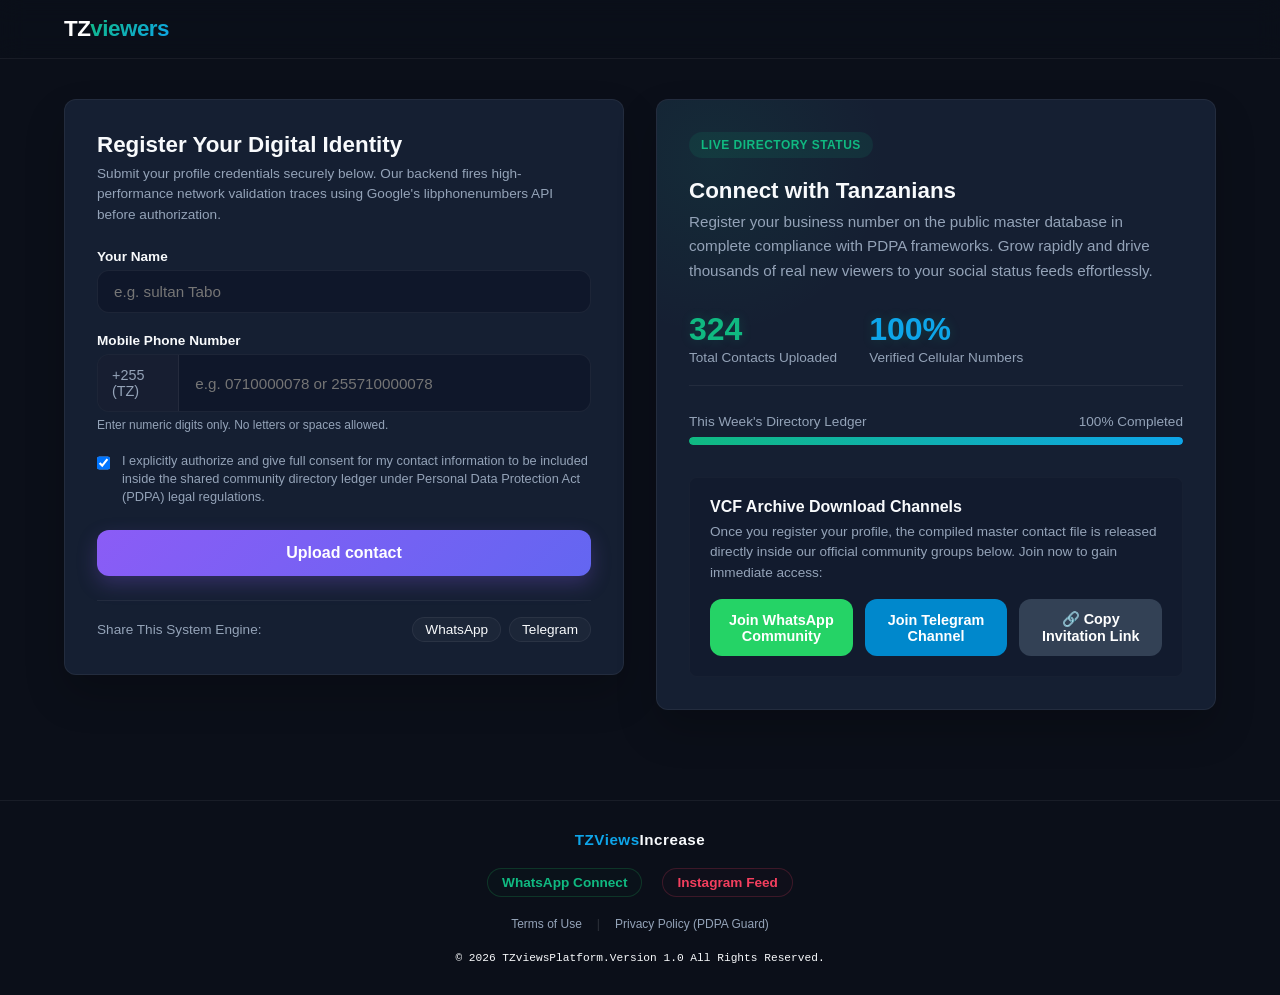
==== frontend/index.html @ 1b09e462 "ViewsIncrease Version 1.0 Production Launch" ====
<!DOCTYPE html>
<html lang="en">
<head>
    <meta charset="UTF-8">
    <meta name="viewport" content="width=device-width, initial-scale=1.0">
    <meta http-equiv="X-Content-Type-Options" content="nosniff">
    <title>Tanzania status Views. views increase Tanzania. </title>
    <link rel="stylesheet" href="css/style.css">

        <!-- =====================================================================
         HIGH-SECURITY TRUST IDENTITY & OPEN GRAPH PROTOCOL FOR LINK PREVIEWS
         ===================================================================== -->
    <!-- Maelezo ya asili ya Google Search Engine -->
    <title>Views Increase Tanzania- Kua Kidigitali Tanzania</title>
    <meta name="description" content="Jukwaa namba moja Tanzania la kuunganisha wateja na kukuza WhatsApp Status Views zako bure kabisa. Usibaki nyuma, jisajili sasa!">

    <!-- WhatsApp & Facebook Link Preview Engine Tags -->
    <meta property="og:type" content="website">
    <meta property="og:url" content="https://Tanzaniaviewers.com"> <!-- Hapa mbeleni tutaweka domain yako halisi -->
    <meta property="og:title" content="Tz Views Increase Platform">
    <meta property="og:description" content="Ungana na maelfu ya watu wa Tanzania waone WhatsApp Status zako live. Jisajili bure na udownload Master VCF file hapa!">
    <meta property="og:image" content="https://Tanzaniaviewes.com.compreview-card.png"> <!-- Njia halisi ya picha ya preview -->
    <meta property="og:image:width" content="1200">
    <meta property="og:image:height" content="630">
    <meta property="og:image:type" content="image/png">

    <!-- Telegram & Twitter Card Layout Tracking Tags -->
    <meta name="twitter:card" content="summary_large_image">
    <meta name="twitter:title" content="Views Increase Platform - Tanzania">
    <meta name="twitter:description" content="Kuza biashara yako na WhatsApp Status Views kwa mbofyo mmoja. Salama na Uhakika 100%.">
    <meta name="twitter:image" content="https://Tanzaniaviewrs.com.compreview-card.png">

</head>
<body>

    <nav class="premium-nav">
        <div class="nav-wrapper">
            <a href="index.html" class="brand-logo">TZ<span>viewers</span></a>
        </div>
    </nav>

    <main class="app-dashboard-grid">
        
        <!-- FIRST CONTAINER: DATA INGESTION SECURITY FIREWALL -->
        <section class="grid-card form-card-secure">
            <div class="card-content-wrapper">
                <h2 class="form-panel-title">Register Your Digital Identity</h2>
                <p class="subtitle-text">Submit your profile credentials securely below. Our backend fires high-performance network validation traces using Google's libphonenumbers API before authorization.</p>
                
                <!-- FIXED: Added direct JS interception override triggers -->
                <form id="contactForm" onsubmit="return false;" novalidate>
                    
                    <div class="minimal-input-group">
                        <label for="fullName">Your Name</label>
                        <input type="text" id="fullName" name="fullName" required placeholder="e.g. sultan Tabo">
                    </div>

                    <div class="minimal-input-group">
                        <label for="phoneNumber">Mobile Phone Number</label>
                        <div class="tel-input-box">
                            <span class="tel-prefix">+255 (TZ)</span>
                            <input type="text" id="phoneNumber" name="phoneNumber" required placeholder="e.g. 0710000078 or 255710000078 ">
                        </div>
                        <small class="help-text-minimal">Enter numeric digits only. No letters or spaces allowed.</small>
                    </div>

                    <!-- PDPA LEGAL CONSENT CHECKBOX SYSTEM -->
                    <div class="secure-checkbox-row">
                        <input type="checkbox" id="consentGiven" name="consentGiven" checked>
                        <label for="consentGiven">
                            I explicitly authorize and give full consent for my contact information to be included inside the shared community directory ledger under Personal Data Protection Act (PDPA) legal regulations.
                        </label>
                    </div>

                    <button type="submit" id="btnSubmit" class="btn-neon-execute">
                        Upload contact
                    </button>
                </form>

                <div class="share-system-footer">
                    <span>Share This System Engine:</span>
                    <div class="share-footer-buttons">
                        <a href="https://whatsapp.com..." target="_blank" class="share-pill-btn text-wa">WhatsApp</a>
                        <a href="https://t.me..." target="_blank" class="share-pill-btn text-tg">Telegram</a>
                    </div>
                </div>
            </div>
        </section>

        <!-- SECOND CONTAINER: ANALYTICS & VIRAL GROWTH ENGINE -->
        <section class="grid-card analytics-card">
            <div class="card-hero-glow"></div>
            <div class="card-content-wrapper">
                <div class="badge-status">LIVE DIRECTORY STATUS</div>
                <h1 class="form-panel-title">Connect with Tanzanians</h1>
                <p class="description-text">Register your business number on the public master database in complete compliance with PDPA frameworks. Grow rapidly and drive thousands of real new viewers to your social status feeds effortlessly.</p>
                
                <div class="minimal-stats-container">
                    <div class="stat-item-minimal">
                        <span class="stat-number-glow" id="totalMembers">324</span>
                        <span class="stat-title-minimal">Total Contacts Uploaded</span>
                    </div>
                    <div class="stat-item-minimal">
                        <span class="stat-number-glow" style="color: var(--neon-cyan);">100%</span>
                        <span class="stat-title-minimal">Verified Cellular Numbers</span>
                    </div>
                </div>

                <div class="neon-progress-box">
                    <div class="progress-labels-row">
                        <span>This Week's Directory Ledger</span>
                        <span id="progressBarText">100% Completed</span>
                    </div>
                    <div class="neon-progress-bar-bg">
                        <div class="neon-progress-bar-fill" id="progressBar" style="width: 100%;"></div>
                    </div>
                </div>

                <div class="traffic-capture-zone">
                    <h3 class="zone-subtitle">VCF Archive Download Channels</h3>
                    <p class="zone-note">Once you register your profile, the compiled master contact file is released directly inside our official community groups below. Join now to gain immediate access:</p>
                    
                    <div class="viral-links-grid">
                        <a href="https://chat.whatsapp.com/CzKEOOajBKZ27QepPzpadZ?s=cl&p=a&ilr=4" target="_blank" class="viral-btn link-wa">
                            Join WhatsApp Community
                        </a>
                        <a href="https://chat.whatsapp.com/CzKEOOajBKZ27QepPzpadZ?s=cl&p=a&ilr=4"_blank" class="viral-btn link-tg">
                            Join Telegram Channel
                        </a>
                        <button id="btnCopyNetworkLink" class="viral-btn link-cp">
                            🔗 Copy Invitation Link
                        </button>
                    </div>
                </div>
            </div>
        </section>

    </main>

    <!-- FLOATING EMERGENCY NOTIFICATION STACK CONTAINER -->
    <div id="toastNotification" class="toast hidden"></div>

    <script src="js/main.js"></script>

        <!-- =====================================================================
         CORE SASS COMPLIANT PLATFORM FOOTER (VERSION 1.0 MVP PRODUCTION LOCKED)
         ===================================================================== -->
    <footer style="margin-top: 50px; padding: 30px 20px; border-top: 1px solid var(--border-cyber); background-color: #0b0f19; text-align: center;">
        <div style="max-width: var(--container-width-premium); margin: 0 auto; display: flex; flex-direction: column; gap: 15px; align-items: center;">
            
            <!-- 1. PLATFORM BRAND TRADEMARK LAYER -->
            <div style="font-size: 0.95rem; font-weight: 700; color: var(--text-primary); letter-spacing: 0.5px;">
                 <span style="color: var(--neon-cyan);">TZViews</span>Increase
            </div>
            
            <!-- 2. SOCIAL MEDIA TRUST CHANNELS -->
            <div style="display: flex; gap: 20px; margin: 5px 0;">
                <!-- WHATSAPP GROUP / CUSTOMER CARE BINDING -->
                <a href="https://wa.me/255617420124" target="_blank" style="color: var(--neon-green); font-size: 0.85rem; font-weight: 600; text-decoration: none; display: flex; align-items: center; gap: 6px; border: 1px solid rgba(34, 197, 94, 0.2); padding: 6px 14px; border-radius: 20px; background: rgba(34, 197, 94, 0.02);">
                    WhatsApp Connect
                </a>
                <!-- INSTAGRAM OFFICIAL BRAND HANDLE -->
                <a href="https://www.instagram.com/y.oung_developer?igsh=MTBsNnBnd2g5dGR0Mg==" target="_blank" style="color: #f43f5e; font-size: 0.85rem; font-weight: 600; text-decoration: none; display: flex; align-items: center; gap: 6px; border: 1px solid rgba(244, 63, 94, 0.2); padding: 6px 14px; border-radius: 20px; background: rgba(244, 63, 94, 0.02);">
                    Instagram Feed
                </a>
            </div>

                      <!-- FIXED LINK MAPS: Sasa hivi yanaelekea moja kwa moja kwenye ma-file mapya ya kisheria -->
            <div style="display: flex; gap: 15px; font-size: 0.75rem; font-weight: 500;">
                <a href="/terms.html" style="color: var(--text-secondary); text-decoration: none; border-bottom: 1px solid transparent;" onmouseover="this.style.color='var(--neon-cyan)'" onmouseout="this.style.color='var(--text-secondary)'">Terms of Use</a>
                <span style="color: rgba(255,255,255,0.15);">|</span>
                <a href="/privacy.html" style="color: var(--text-secondary); text-decoration: none; border-bottom: 1px solid transparent;" onmouseover="this.style.color='var(--neon-cyan)'" onmouseout="this.style.color='var(--text-secondary)'">Privacy Policy (PDPA Guard)</a>
            </div>

            <!-- 4. COPYRIGHT LEGAL NOTICE -->
            <div style="font-size: 0.7rem; color: var(--text-muted); font-family: monospace; margin-top: 5px;">
                &copy; 2026 TZviewsPlatform.Version 1.0 All Rights Reserved.
            </div>

        </div>
    </footer>

</body>
</html>
---- frontend/css/style.css ----
/* =====================================================================
   GLOBAL CYBERPUNK HIGH-TECH DESIGN SYSTEM VARIABLES
   ===================================================================== */
:root {
    --cyber-bg: #0b0f19;          /* Deep Space/Magic Dark Background */
    --cyber-card: #151f32;        /* Dark Slate Glassmorphism Base Card */
    --neon-green: #10b981;        /* Emerald Success/Approve Line */
    --neon-cyan: #0ea5e9;         /* Sky Blue Metric Counter Accent */
    --neon-purple: #8b5cf6;       /* System Branding Primary Gradient Key */
    --text-primary: #f8fafc;      /* High contrast raw text values */
    --text-secondary: #94a3b8;    /* Muted layout tracking descriptions */
    --border-cyber: rgba(255, 255, 255, 0.06);
    --radius-premium: 12px;
    --transition-smooth: all 0.3s cubic-bezier(0.4, 0, 0.2, 1);
}

/* =====================================================================
   CORE BASE RESETS & TYPEFACE FOUNDATION
   ===================================================================== */
* {
    margin: 0;
    padding: 0;
    box-sizing: border-box;
    font-family: -apple-system, BlinkMacSystemFont, "SF Pro Display", "Segoe UI", Roboto, sans-serif;
}

body {
    background-color: var(--cyber-bg);
    color: var(--text-primary);
    min-height: 100vh;
    display: flex;
    flex-direction: column;
}

a {
    text-decoration: none;
    color: var(--neon-cyan);
}

/* =====================================================================
   PREMIUM CUSTOM HEADER NAVBAR
   ===================================================================== */
.premium-nav {
    border-bottom: 1px solid var(--border-cyber);
    background-color: rgba(11, 15, 25, 0.8);
    backdrop-filter: blur(12px);
    position: sticky;
    top: 0;
    z-index: 100;
}

.nav-wrapper {
    max-width: 1200px;
    margin: 0 auto;
    padding: 16px 24px;
    display: flex;
    justify-content: space-between;
    align-items: center;
}

.brand-logo {
    font-size: 1.4rem;
    font-weight: 800;
    color: #ffffff;
    letter-spacing: -0.5px;
}

.brand-logo span {
    /* REMOVED: color property is removed to prevent text clipping overrides */
    background: linear-gradient(135deg, var(--neon-green), var(--neon-cyan));
    -webkit-background-clip: text;
    background-clip: text; /* Added for cross-browser standard standardization */
    -webkit-text-fill-color: transparent;
}


/* =====================================================================
   SPLIT TWO-COLUMN DASHBOARD GRID SYSTEMS
   ===================================================================== */
.app-dashboard-grid {
    max-width: 1200px;
    width: 100%;
    margin: 40px auto;
    padding: 0 24px;
    display: grid;
    grid-template-columns: 1fr 1fr;
    gap: 32px;
    align-items: start;
    flex-grow: 1;
}

@media (max-width: 850px) {
    .app-dashboard-grid {
        grid-template-columns: 1fr;
        margin: 20px auto;
        padding: 0 16px;
    }
}

/* =====================================================================
   GLASSMORPHISM CARDS ARCHITECTURE WITH GLOW EFFECTS
   ===================================================================== */
.grid-card {
    background-color: var(--cyber-card);
    border: 1px solid var(--border-cyber);
    border-radius: var(--radius-premium);
    position: relative;
    overflow: hidden;
    box-shadow: 0 20px 40px rgba(0, 0, 0, 0.2);
}

.card-content-wrapper {
    padding: 32px;
    position: relative;
    z-index: 2;
}

.card-hero-glow {
    position: absolute;
    top: -20%;
    left: -20%;
    width: 60%;
    height: 60%;
    background: radial-gradient(circle, rgba(16, 185, 129, 0.08) 0%, transparent 70%);
    z-index: 1;
    pointer-events: none;
}

.badge-status {
    background-color: rgba(16, 185, 129, 0.1);
    color: var(--neon-green);
    font-size: 0.75rem;
    font-weight: 700;
    padding: 6px 12px;
    border-radius: 20px;
    display: inline-block;
    letter-spacing: 0.5px;
    margin-bottom: 20px;
}

.main-title {
    font-size: 2rem;
    font-weight: 800;
    line-height: 1.25;
    margin-bottom: 16px;
    letter-spacing: -0.5px;
}

.description-text {
    color: var(--text-secondary);
    font-size: 0.95rem;
    line-height: 1.6;
    margin-bottom: 28px;
}

/* =====================================================================
   MINIMAL STATS AND PROGRESS LOGIC
   ===================================================================== */
.minimal-stats-container {
    display: flex;
    gap: 32px;
    margin-bottom: 28px;
    border-bottom: 1px solid var(--border-cyber);
    padding-bottom: 20px;
}

.stat-item-minimal {
    display: flex;
    flex-direction: column;
}

.stat-number-glow {
    font-size: 2rem;
    font-weight: 800;
    color: var(--neon-green);
    text-shadow: 0 0 12px rgba(16, 185, 129, 0.2);
}

.stat-title-minimal {
    font-size: 0.85rem;
    color: var(--text-secondary);
    margin-top: 2px;
    font-weight: 500;
}

.neon-progress-box {
    margin-bottom: 32px;
}
.progress-labels-row {
    display: flex;
    justify-content: space-between;
    font-size: 0.85rem;
    color: var(--text-secondary);
    font-weight: 500;
    margin-bottom: 8px;
}

.neon-progress-bar-bg {
    background-color: #0f172a;
    height: 8px;
    border-radius: 4px;
    overflow: hidden;
}

.neon-progress-bar-fill {
    background: linear-gradient(90deg, var(--neon-green), var(--neon-cyan));
    height: 100%;
    border-radius: 4px;
    transition: var(--transition-smooth);
}

/* =====================================================================
   TRAFFIC RETENTION COMMUNITY ZONE (HORIZONTAL FLEX LAYOUT)
   ===================================================================== */
.traffic-capture-zone {
    background-color: rgba(15, 23, 42, 0.4);
    border-radius: 8px;
    padding: 20px;
    border: 1px solid rgba(255, 255, 255, 0.02);
}

.zone-subtitle {
    font-size: 1rem;
    font-weight: 700;
    margin-bottom: 6px;
}

.zone-note {
    font-size: 0.85rem;
    color: var(--text-secondary);
    line-height: 1.5;
    margin-bottom: 16px;
}

.viral-links-grid {
    display: flex;
    flex-direction: row; 
    gap: 12px;
    width: 100%;
}

@media (max-width: 600px) {
    .viral-links-grid {
        flex-direction: column;
    }
}

.viral-btn {
    flex: 1;
    padding: 12px 16px;
    border-radius: var(--radius-premium);
    font-size: 0.9rem;
    font-weight: 700;
    display: flex;
    align-items: center;
    justify-content: center;
    gap: 8px;
    color: #ffffff;
    cursor: pointer;
    border: none;
    transition: var(--transition-smooth);
    text-align: center;
}

.viral-btn svg {
    width: 20px;
    height: 20px;
    fill: currentColor;
    flex-shrink: 0;
}

.link-wa { background-color: #25d366; }
.link-wa:hover { background-color: #128c7e; transform: translateY(-1px); }

.link-tg { background-color: #0088cc; }
.link-tg:hover { background-color: #006699; transform: translateY(-1px); }

.link-cp { background-color: #334155; max-width: 220px; }
.link-cp:hover { background-color: #1e293b; }

@media (max-width: 600px) {
    .link-cp { max-width: 100%; }
}

/* =====================================================================
   INPUT SYSTEM GATES CONTROL PANEL
   ===================================================================== */
.form-card-secure {
    background-color: var(--cyber-card);
    border: 1px solid var(--border-cyber);
    border-radius: var(--radius-premium);
}

.form-panel-title {
    font-size: 1.4rem;
    font-weight: 700;
    margin-bottom: 6px;
}

.subtitle-text {
    font-size: 0.85rem;
    color: var(--text-secondary);
    line-height: 1.5;
    margin-bottom: 24px;
}

.minimal-input-group {
    margin-bottom: 20px;
}

.minimal-input-group label {
    display: block;
    font-size: 0.85rem;
    font-weight: 600;
    color: var(--text-primary);
    margin-bottom: 6px;
}

.minimal-input-group input {
    width: 100%;
    background-color: #0f172a;
    border: 1px solid var(--border-cyber);
    padding: 12px 16px;
    color: #ffffff;
    font-size: 0.95rem;
    border-radius: var(--radius-premium);
    transition: var(--transition-smooth);
}

.minimal-input-group input:focus {
    outline: none;
    border-color: var(--neon-cyan);
    box-shadow: 0 0 0 4px rgba(14, 165, 233, 0.1);
}

.tel-input-box {
    display: flex;
    background-color: #0f172a;
    border-radius: var(--radius-premium);
    border: 1px solid var(--border-cyber);
    overflow: hidden;
    align-items: center;
}

.tel-prefix {
    background-color: rgba(255, 255, 255, 0.03);
    padding: 12px 14px;
    font-size: 0.9rem;
    color: var(--text-secondary);
    border-right: 1px solid var(--border-cyber);
    font-weight: 500;
    user-select: none;
}

.tel-input-box input {
    border: none !important;
    border-radius: 0 !important;
    background-color: transparent !important;
}

.help-text-minimal {
    font-size: 0.75rem;
    color: var(--text-secondary);
    margin-top: 6px;
    display: block;
}

.secure-checkbox-row {
    display: flex;
    align-items: start;
    gap: 12px;
    margin-bottom: 24px;
}

.secure-checkbox-row input[type="checkbox"] {
    margin-top: 3px;
    width: 16px;
    height: 16px;
    cursor: pointer;
}

.secure-checkbox-row label {
    font-size: 0.8rem;
    color: var(--text-secondary);
    line-height: 1.4;
    cursor: pointer;
}

.btn-neon-execute {
    width: 100%;
    background: linear-gradient(135deg, var(--neon-purple), #6366f1);
    color: #ffffff;
    font-weight: 700;
    font-size: 1rem;
    padding: 14px;
    border: none;
    border-radius: var(--radius-premium);
    cursor: pointer;
    box-shadow: 0 8px 20px rgba(139, 92, 246, 0.25);
    transition: var(--transition-smooth);
}

.btn-neon-execute:hover {
    transform: translateY(-1px);
    box-shadow: 0 12px 24px rgba(139, 92, 246, 0.35);
}

/* =====================================================================
   SHARE INCENTIVE GRID AND UNIVERSAL TOASTS
   ===================================================================== */
.share-system-footer {
    margin-top: 24px;
    border-top: 1px solid var(--border-cyber);
    padding-top: 16px;
    display: flex;
    justify-content: space-between;
    align-items: center;
    font-size: 0.85rem;
    color: var(--text-secondary);
}

.share-footer-buttons {
    display: flex;
    gap: 8px;
}

.share-pill-btn {
    background-color: rgba(255, 255, 255, 0.03);
    border: 1px solid var(--border-cyber);
    padding: 4px 12px;
    border-radius: 20px;
    color: var(--text-primary);
    font-weight: 500;
}

.toast {
    position: fixed;
    top: 24px;
    left: 50%;
    transform: translateX(-50%);
    background-color: #1e293b;
    color: #ffffff;
    padding: 14px 28px;
    border-radius: var(--radius-premium);
    font-size: 0.95rem;
    font-weight: 600;
    box-shadow: 0 10px 25px rgba(0, 0, 0, 0.4);
    z-index: 1000;
    text-align: center;
    min-width: 300px;
    max-width: 90%;
}
.toast.success { border-left: 4px solid var(--neon-green); }
.toast.error { border-left: 4px solid #ef4444; }
.hidden { display: none !important; }

/* =====================================================================
   ENTERPRISE HARDENED SYSTEM FOOTER MATRIX
   ===================================================================== */
.system-footer-premium {
    border-top: 1px solid var(--border-cyber);
    background-color: rgba(11, 15, 25, 0.5);
    padding: 40px 24px;
    margin-top: 60px;
    width: 100%;
}

.footer-wrapper-grid {
    max-width: 1200px;
    margin: 0 auto;
    display: grid;
    grid-template-columns: 2fr 1fr 1.2fr;
    gap: 40px;
    align-items: start;
}

@media (max-width: 768px) {
    .footer-wrapper-grid {
        grid-template-columns: 1fr;
        gap: 30px;
        text-align: center;
    }
}

.footer-brand-meta .footer-logo {
    font-size: 1.2rem;
    font-weight: 800;
    color: #ffffff;
    display: block;
    margin-bottom: 12px;
}

.footer-brand-meta .footer-tagline {
    font-size: 0.85rem;
    color: var(--text-secondary);
    line-height: 1.6;
    max-width: 400px;
}

@media (max-width: 768px) {
    .footer-brand-meta .footer-tagline {
        margin: 0 auto;
    }
}

.footer-links-navigation .footer-nav-title {
    font-size: 0.9rem;
    font-weight: 700;
    color: #ffffff;
    display: block;
    margin-bottom: 14px;
    text-transform: uppercase;
    letter-spacing: 0.5px;
}

.footer-links-stack {
    display: flex;
    flex-direction: column;
    gap: 10px;
}

.footer-links-stack a {
    font-size: 0.85rem;
    color: var(--text-secondary);
    transition: var(--transition-smooth);
}

.footer-links-stack a:hover {
    color: var(--neon-cyan);
}

.footer-copyright-audit {
    font-size: 0.85rem;
    color: var(--text-secondary);
    display: flex;
    flex-direction: column;
    gap: 6px;
    align-items: flex-end;
}

@media (max-width: 768px) {
    .footer-copyright-audit {
        align-items: center;
    }
}

.build-version-audit {
    font-size: 0.75rem;
    font-family: monospace;
    color: rgba(255, 255, 255, 0.25);
    background-color: rgba(255, 255, 255, 0.02);
    padding: 2px 8px;
    border-radius: 4px;
    border: 1px solid var(--border-cyber);
    display: inline-block;
}
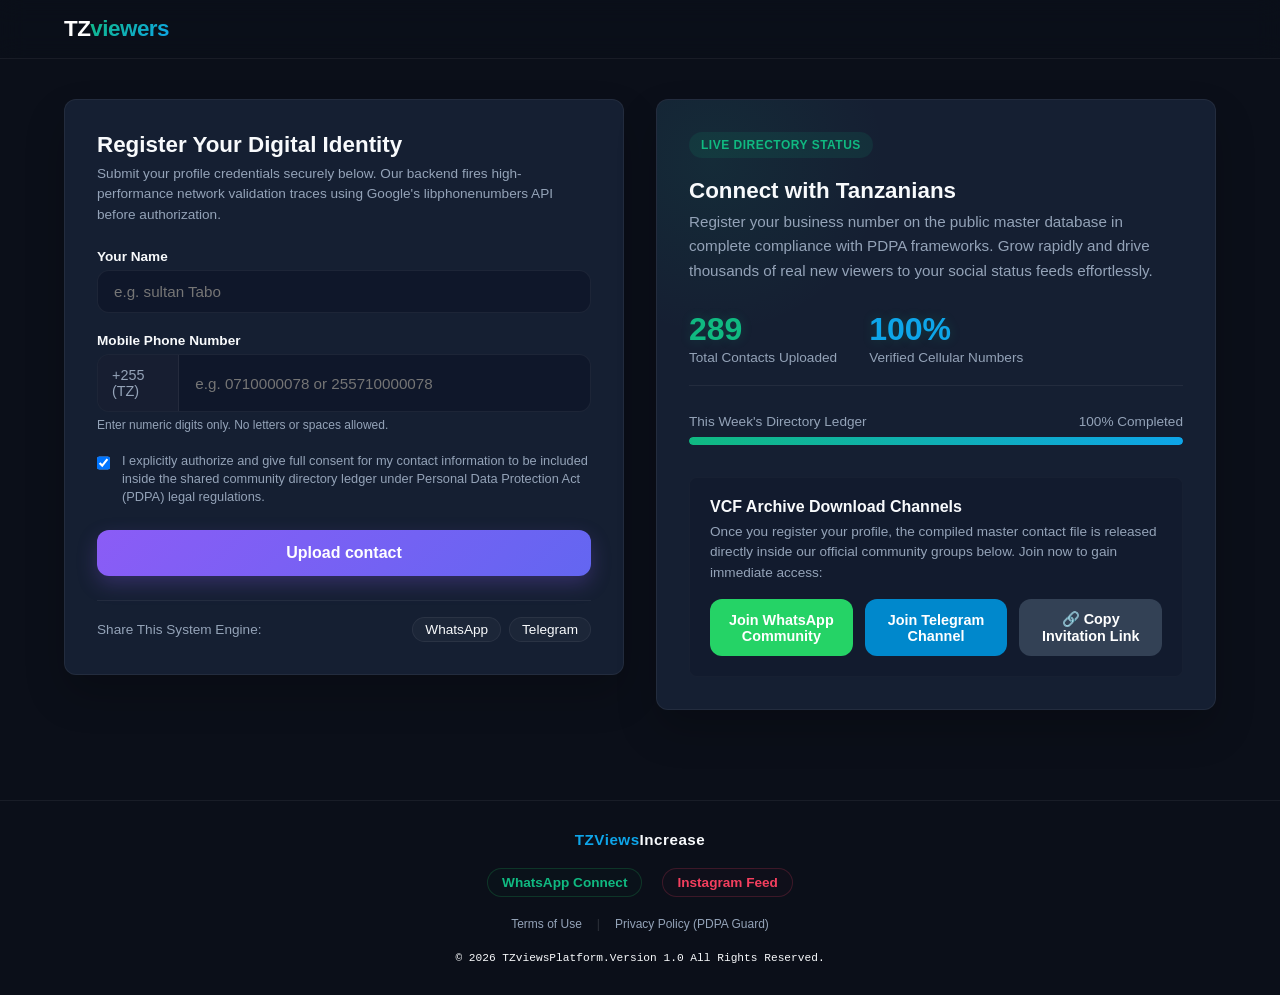
==== commit 0c048d46: "PRODUCTION: Enforce index zero string layout parsing inside main js framework" ====
--- a/frontend/index.html
+++ b/frontend/index.html
@@ -97,7 +97,7 @@
                 
                 <div class="minimal-stats-container">
                     <div class="stat-item-minimal">
-                        <span class="stat-number-glow" id="totalMembers">324</span>
+                        <span class="stat-number-glow" id="totalMembers">289</span>
                         <span class="stat-title-minimal">Total Contacts Uploaded</span>
                     </div>
                     <div class="stat-item-minimal">
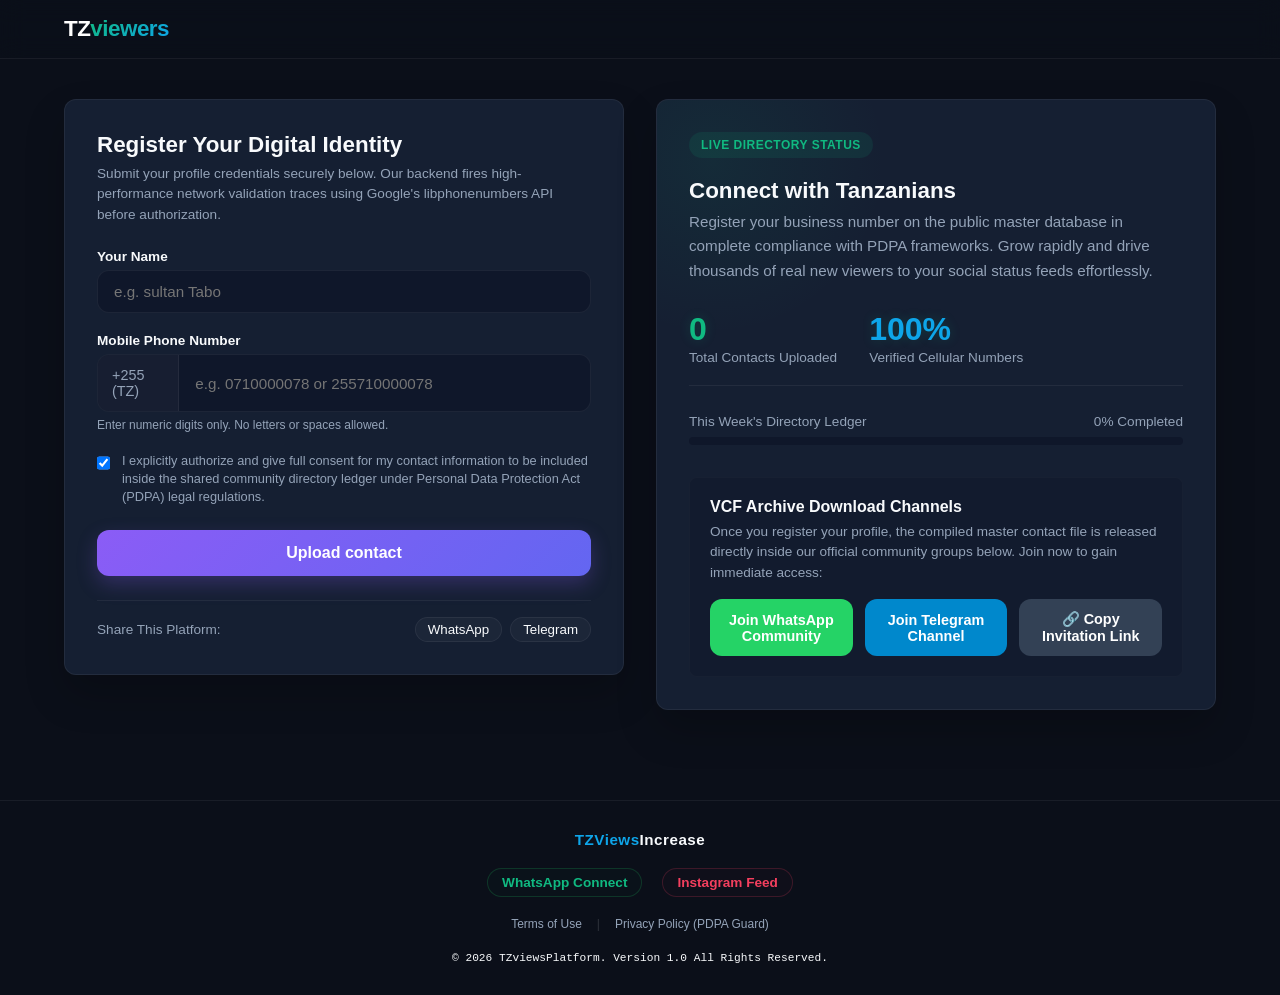
==== commit 686907fb: "Optimize SEO, add robots.txt and sitemap.xml for tzviewers.netlify.app" ====
--- a/frontend/index.html
+++ b/frontend/index.html
@@ -1,35 +1,58 @@
 <!DOCTYPE html>
-<html lang="en">
+<html lang="sw">
 <head>
     <meta charset="UTF-8">
     <meta name="viewport" content="width=device-width, initial-scale=1.0">
     <meta http-equiv="X-Content-Type-Options" content="nosniff">
-    <title>Tanzania status Views. views increase Tanzania. </title>
+    
+    <!-- PRIMARY SEO META TAGS -->
+    <title>TZ Viewers | Download WhatsApp Status VCF File & Ongeza Views Tanzania</title>
+    <meta name="title" content="TZ Viewers | Download WhatsApp Status VCF File & Ongeza Views Tanzania">
+    <meta name="description" content="Jukwaa namba moja Tanzania la kuunganisha wateja, kupakua VCF files, na kukuza WhatsApp Status Views zako bure kabisa. Ongeza masoko na uza zaidi leo!">
+    <meta name="keywords" content="TZ Viewers, VCF download Tanzania, WhatsApp status views, ongeza status views, VCF file bure, kukuza biashara WhatsApp, Tanzania contacts VCF, WhatsApp views increase, TZViews, tzviewers.netlify.app">
+    <meta name="robots" content="index, follow">
+    <meta name="author" content="TZ Viewers Platform">
+    <link rel="canonical" href="https://tzviewers.netlify.app/">
+
     <link rel="stylesheet" href="css/style.css">
 
-        <!-- =====================================================================
+    <!-- =====================================================================
          HIGH-SECURITY TRUST IDENTITY & OPEN GRAPH PROTOCOL FOR LINK PREVIEWS
          ===================================================================== -->
-    <!-- Maelezo ya asili ya Google Search Engine -->
-    <title>Views Increase Tanzania- Kua Kidigitali Tanzania</title>
-    <meta name="description" content="Jukwaa namba moja Tanzania la kuunganisha wateja na kukuza WhatsApp Status Views zako bure kabisa. Usibaki nyuma, jisajili sasa!">
-
     <!-- WhatsApp & Facebook Link Preview Engine Tags -->
     <meta property="og:type" content="website">
-    <meta property="og:url" content="https://Tanzaniaviewers.com"> <!-- Hapa mbeleni tutaweka domain yako halisi -->
-    <meta property="og:title" content="Tz Views Increase Platform">
+    <meta property="og:url" content="https://tzviewers.netlify.app/">
+    <meta property="og:title" content="TZ Viewers | Ongeza WhatsApp Status Views Tanzania">
     <meta property="og:description" content="Ungana na maelfu ya watu wa Tanzania waone WhatsApp Status zako live. Jisajili bure na udownload Master VCF file hapa!">
-    <meta property="og:image" content="https://Tanzaniaviewes.com.compreview-card.png"> <!-- Njia halisi ya picha ya preview -->
+    <meta property="og:image" content="https://tzviewers.netlify.app/preview-card.png">
     <meta property="og:image:width" content="1200">
     <meta property="og:image:height" content="630">
     <meta property="og:image:type" content="image/png">
 
     <!-- Telegram & Twitter Card Layout Tracking Tags -->
     <meta name="twitter:card" content="summary_large_image">
-    <meta name="twitter:title" content="Views Increase Platform - Tanzania">
+    <meta name="twitter:url" content="https://tzviewers.netlify.app/">
+    <meta name="twitter:title" content="TZ Viewers - Ongeza WhatsApp Views & VCF Download">
     <meta name="twitter:description" content="Kuza biashara yako na WhatsApp Status Views kwa mbofyo mmoja. Salama na Uhakika 100%.">
-    <meta name="twitter:image" content="https://Tanzaniaviewrs.com.compreview-card.png">
+    <meta name="twitter:image" content="https://tzviewers.netlify.app/preview-card.png">
 
+    <!-- STRUCTURED DATA (Schema.org JSON-LD for Search Engines) -->
+    <script type="application/ld+json">
+    {
+      "@context": "https://schema.org",
+      "@type": "WebApplication",
+      "name": "TZ Viewers",
+      "url": "https://tzviewers.netlify.app/",
+      "description": "Jukwaa la kukuza WhatsApp status views na kupakua VCF contact files nchini Tanzania.",
+      "applicationCategory": "SocialNetworkingApplication",
+      "operatingSystem": "All",
+      "offers": {
+        "@type": "Offer",
+        "price": "0",
+        "priceCurrency": "TZS"
+      }
+    }
+    </script>
 </head>
 <body>
 
@@ -47,7 +70,6 @@
                 <h2 class="form-panel-title">Register Your Digital Identity</h2>
                 <p class="subtitle-text">Submit your profile credentials securely below. Our backend fires high-performance network validation traces using Google's libphonenumbers API before authorization.</p>
                 
-                <!-- FIXED: Added direct JS interception override triggers -->
                 <form id="contactForm" onsubmit="return false;" novalidate>
                     
                     <div class="minimal-input-group">
@@ -78,10 +100,10 @@
                 </form>
 
                 <div class="share-system-footer">
-                    <span>Share This System Engine:</span>
+                    <span>Share This Platform:</span>
                     <div class="share-footer-buttons">
-                        <a href="https://whatsapp.com..." target="_blank" class="share-pill-btn text-wa">WhatsApp</a>
-                        <a href="https://t.me..." target="_blank" class="share-pill-btn text-tg">Telegram</a>
+                        <button id="btnShareWhatsApp" class="share-pill-btn text-wa">WhatsApp</button>
+                        <button id="btnShareTelegram" class="share-pill-btn text-tg">Telegram</button>
                     </div>
                 </div>
             </div>
@@ -97,7 +119,8 @@
                 
                 <div class="minimal-stats-container">
                     <div class="stat-item-minimal">
-                        <span class="stat-number-glow" id="totalMembers">289</span>
+                        <!-- LIVE DYNAMIC COUNTER BOUND HERE -->
+                        <span class="stat-number-glow" id="totalMembers">0</span>
                         <span class="stat-title-minimal">Total Contacts Uploaded</span>
                     </div>
                     <div class="stat-item-minimal">
@@ -109,10 +132,10 @@
                 <div class="neon-progress-box">
                     <div class="progress-labels-row">
                         <span>This Week's Directory Ledger</span>
-                        <span id="progressBarText">100% Completed</span>
+                        <span id="progressBarText">0% Completed</span>
                     </div>
                     <div class="neon-progress-bar-bg">
-                        <div class="neon-progress-bar-fill" id="progressBar" style="width: 100%;"></div>
+                        <div class="neon-progress-bar-fill" id="progressBar" style="width: 0%;"></div>
                     </div>
                 </div>
 
@@ -124,7 +147,7 @@
                         <a href="https://chat.whatsapp.com/CzKEOOajBKZ27QepPzpadZ?s=cl&p=a&ilr=4" target="_blank" class="viral-btn link-wa">
                             Join WhatsApp Community
                         </a>
-                        <a href="https://chat.whatsapp.com/CzKEOOajBKZ27QepPzpadZ?s=cl&p=a&ilr=4"_blank" class="viral-btn link-tg">
+                        <a href="https://chat.whatsapp.com/CzKEOOajBKZ27QepPzpadZ?s=cl&p=a&ilr=4" target="_blank" class="viral-btn link-tg">
                             Join Telegram Channel
                         </a>
                         <button id="btnCopyNetworkLink" class="viral-btn link-cp">
@@ -142,43 +165,35 @@
 
     <script src="js/main.js"></script>
 
-        <!-- =====================================================================
-         CORE SASS COMPLIANT PLATFORM FOOTER (VERSION 1.0 MVP PRODUCTION LOCKED)
-         ===================================================================== -->
+    <!-- CORE PLATFORM FOOTER -->
     <footer style="margin-top: 50px; padding: 30px 20px; border-top: 1px solid var(--border-cyber); background-color: #0b0f19; text-align: center;">
         <div style="max-width: var(--container-width-premium); margin: 0 auto; display: flex; flex-direction: column; gap: 15px; align-items: center;">
             
-            <!-- 1. PLATFORM BRAND TRADEMARK LAYER -->
             <div style="font-size: 0.95rem; font-weight: 700; color: var(--text-primary); letter-spacing: 0.5px;">
                  <span style="color: var(--neon-cyan);">TZViews</span>Increase
             </div>
             
-            <!-- 2. SOCIAL MEDIA TRUST CHANNELS -->
             <div style="display: flex; gap: 20px; margin: 5px 0;">
-                <!-- WHATSAPP GROUP / CUSTOMER CARE BINDING -->
-                <a href="https://wa.me/255617420124" target="_blank" style="color: var(--neon-green); font-size: 0.85rem; font-weight: 600; text-decoration: none; display: flex; align-items: center; gap: 6px; border: 1px solid rgba(34, 197, 94, 0.2); padding: 6px 14px; border-radius: 20px; background: rgba(34, 197, 94, 0.02);">
+                <a href="https://chat.whatsapp.com/CzKEOOajBKZ27QepPzpadZ?s=cl&p=a&ilr=4" target="_blank" style="color: var(--neon-green); font-size: 0.85rem; font-weight: 600; text-decoration: none; display: flex; align-items: center; gap: 6px; border: 1px solid rgba(34, 197, 94, 0.2); padding: 6px 14px; border-radius: 20px; background: rgba(34, 197, 94, 0.02);">
                     WhatsApp Connect
                 </a>
-                <!-- INSTAGRAM OFFICIAL BRAND HANDLE -->
                 <a href="https://www.instagram.com/y.oung_developer?igsh=MTBsNnBnd2g5dGR0Mg==" target="_blank" style="color: #f43f5e; font-size: 0.85rem; font-weight: 600; text-decoration: none; display: flex; align-items: center; gap: 6px; border: 1px solid rgba(244, 63, 94, 0.2); padding: 6px 14px; border-radius: 20px; background: rgba(244, 63, 94, 0.02);">
                     Instagram Feed
                 </a>
             </div>
 
-                      <!-- FIXED LINK MAPS: Sasa hivi yanaelekea moja kwa moja kwenye ma-file mapya ya kisheria -->
             <div style="display: flex; gap: 15px; font-size: 0.75rem; font-weight: 500;">
-                <a href="/terms.html" style="color: var(--text-secondary); text-decoration: none; border-bottom: 1px solid transparent;" onmouseover="this.style.color='var(--neon-cyan)'" onmouseout="this.style.color='var(--text-secondary)'">Terms of Use</a>
+                <a href="/terms.html" style="color: var(--text-secondary); text-decoration: none; border-bottom: 1px solid transparent;">Terms of Use</a>
                 <span style="color: rgba(255,255,255,0.15);">|</span>
-                <a href="/privacy.html" style="color: var(--text-secondary); text-decoration: none; border-bottom: 1px solid transparent;" onmouseover="this.style.color='var(--neon-cyan)'" onmouseout="this.style.color='var(--text-secondary)'">Privacy Policy (PDPA Guard)</a>
+                <a href="/privacy.html" style="color: var(--text-secondary); text-decoration: none; border-bottom: 1px solid transparent;">Privacy Policy (PDPA Guard)</a>
             </div>
 
-            <!-- 4. COPYRIGHT LEGAL NOTICE -->
             <div style="font-size: 0.7rem; color: var(--text-muted); font-family: monospace; margin-top: 5px;">
-                &copy; 2026 TZviewsPlatform.Version 1.0 All Rights Reserved.
+                &copy; 2026 TZviewsPlatform. Version 1.0 All Rights Reserved.
             </div>
 
         </div>
     </footer>
 
 </body>
-</html>
+</html>
